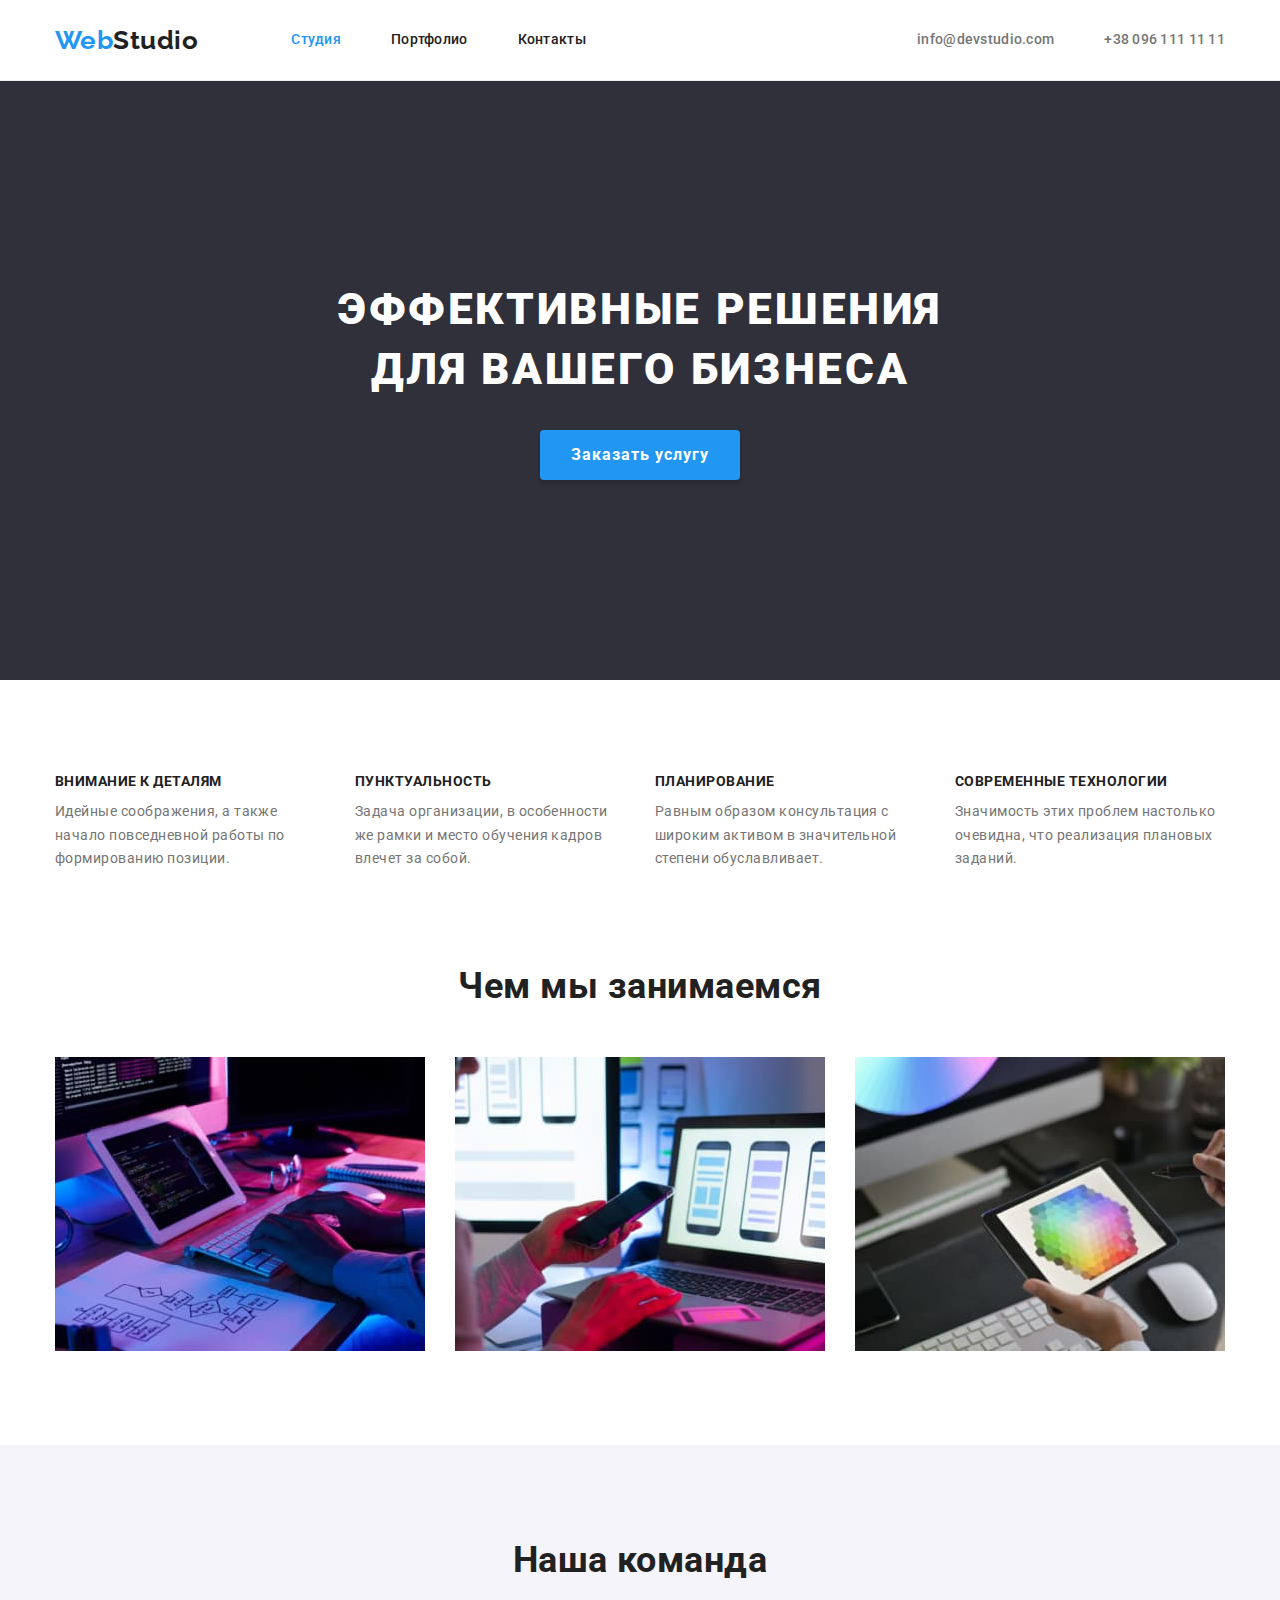
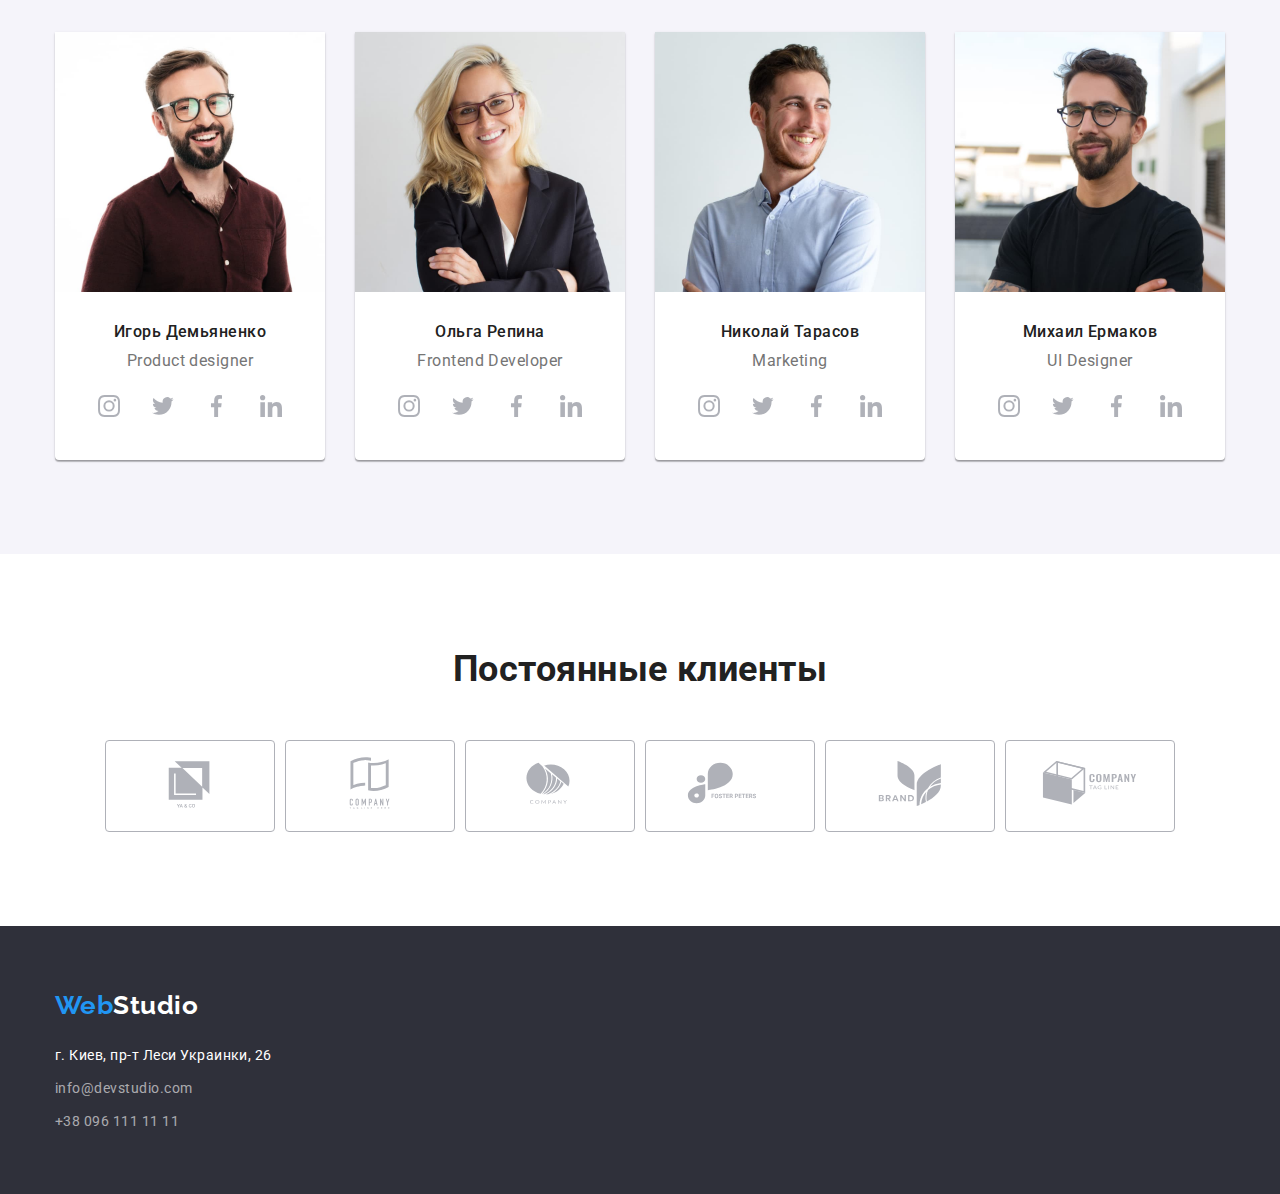
==== index.html @ 64b319ac "some icons done" ====
<!DOCTYPE html>
<html lang="ru">
<head>
	<meta charset="UTF-8">
	<meta http-equiv="X-UA-Compatible" content="IE=edge">
	<meta name="viewport" content="width=device-width, initial-scale=1.0">
	<title>Студия</title>
	<link href="https://fonts.googleapis.com/css2?family=Raleway:wght@700&family=Roboto:wght@400;500;700;900&display=swap" rel="stylesheet">
	<link rel="stylesheet" href="https://cdnjs.cloudflare.com/ajax/libs/modern-normalize/0.6.0/modern-normalize.min.css">
	<link rel="stylesheet" href="./css/styles.css">
</head>

<body>
	
	<!-- Шапка сайта -->
	<header>
		<div class="container main-nav">
			<nav>
				<a href="./index.html" class="logo-web">Web<span class="logo-studio">Studio</span></a>
				<ul class="site-nav list">
					<li class="item">
						<a href="./index.html" class="header-nav current">Студия</a>
					</li>
					<li class="item">
						<a href="./portfolio.html" class="header-nav">Портфолио</a>
					</li>
					<li class="item">
						<a href="/" class="header-nav">Контакты</a>
					</li>
				</ul>
			</nav>
			<ul class="auth-nav list">
				<li class="item">
					<a href="mailto:info@devstudio.com" class="header-mail">info@devstudio.com</a>
				</li>
				<li class="item">
					<a href="tel:+380961111111" class="header-tel">+38 096 111 11 11</a>
				</li>
			</ul>
		</div>
	</header>
	
	<main>
		<!-- Герой -->
		<section class="section hero">
			<h1 class="hero-title">Эффективные решения для вашего бизнеса</h1>
				<button type="button" class="main-button">Заказать услугу</button>
		</section>

		<!-- Преимущества -->
		<section class="section">
			<div class="container">
				<h2 class="section-title visually-hidden">Преимущества</h2>
				<ul class="feature-list list">
					<li class="item">
						<h3 class="advantages-title">Внимание к деталям</h3>
						<p class="advantages-description">
							Идейные соображения, а также начало повседневной работы по формированию позиции.
						</p>
					</li>
					<li class="item">
						<h3 class="advantages-title">Пунктуальность</h3>
						<p class="advantages-description">
							Задача организации, в особенности же рамки и место обучения кадров влечет за собой.
						</p>
					</li>
					<li class="item">
						<h3 class="advantages-title">Планирование</h3>
						<p class="advantages-description">
							Равным образом консультация с широким активом в значительной степени обуславливает.
						</p>
					</li>
					<li class="item">
						<h3 class="advantages-title">Современные технологии</h3>
						<p class="advantages-description">
							Значимость этих проблем настолько очевидна, что реализация плановых заданий.
						</p>
					</li>
				</ul>
			</div>
		</section>

		<!-- Чем мы занимаемся -->
		<section class="section about"> 
			<div class="container">
				<h2 class="section-title">Чем мы занимаемся</h2>
				<ul class="feature-list list">
					<li class="picture">
						<img src="images/index-images/img-1.jpg" alt="Верстка" width="370" height="294">
					</li>
					<li class="picture">
						<img src="images/index-images/img-2.jpg" alt="Дизайн" width="370" height="294">
					</li>
					<li class="picture">
						<img src="images/index-images/img-3.jpg" alt="Цветовые решения" width="370" height="294">
					</li>
				</ul>
			</div>
		</section>

		<!-- Наша команда -->
		<section class="section our-team">
			<div class="container">
				<h2 class="section-title">Наша команда</h2>
				<ul class="feature-list list">
					<li class="team">
						<img src="images/index-images/product-designer.jpg" alt="Product designer" width="270" height="260">
						<h3 class="team-member">Игорь Демьяненко</h3>
						<p class="team-title">Product designer</p>
						<ul class="social"> 
							<li class="social-button"> 
								<button class="button" href="/" aria-label="Instagram">
									<svg class="button-icon" width="22" height="22">
										<use href="./images/icons/icons.svg#instagram"></use>
									</svg>
								</button>
							</li>
							<li class="social-button">
								<button class="button" href="/" aria-label="Twitter">
									<svg class="button-icon" width="22" height="22">
										<use href="./images/icons/icons.svg#twitter"></use>
									</svg>
								</button>
							</li>
							<li class="social-button">
								<button class="button" href="/" aria-label="Facebook">
									<svg class="button-icon" width="22" height="22">
										<use href="./images/icons/icons.svg#facebook"></use>
									</svg>
								</button>
							</li>
							<li class="social-button">
								<button class="button" href="/" aria-label="Linkedin">
									<svg class="button-icon" width="22" height="22">
										<use href="./images/icons/icons.svg#linkedin"></use>
									</svg>
								</button>
							</li>
						</ul>
					</li>
					<li class="team">
						<img src="images/index-images/frontend-developer.jpg" alt="Frontend Developer" width="270" height="260">
						<h3 class="team-member">Ольга Репина</h3>
						<p class="team-title">Frontend Developer</p>
						<ul class="social">
							<li class="social-button">
								<button class="button" href="/" aria-label="Instagram">
									<svg class="button-icon" width="22" height="22">
										<use href="./images/icons/icons.svg#instagram"></use>
									</svg>
								</button>
							</li>
							<li class="social-button">
								<button class="button" href="/" aria-label="Twitter">
									<svg class="button-icon" width="22" height="22">
										<use href="./images/icons/icons.svg#twitter"></use>
									</svg>
								</button>
							</li>
							<li class="social-button">
								<button class="button" href="/" aria-label="Facebook">
									<svg class="button-icon" width="22" height="22">
										<use href="./images/icons/icons.svg#facebook"></use>
									</svg>
								</button>
							</li>
							<li class="social-button">
								<button class="button" href="/" aria-label="Linkedin">
									<svg class="button-icon" width="22" height="22">
										<use href="./images/icons/icons.svg#linkedin"></use>
									</svg>
								</button>
							</li>
						</ul>
					</li>
					<li class="team">
						<img src="images/index-images/marketing.jpg" alt="Marketing" width="270" height="260">
						<h3 class="team-member">Николай Тарасов</h3>
						<p class="team-title">Marketing</p>
						<ul class="social">
							<li class="social-button">
								<button class="button" href="/" aria-label="Instagram">
									<svg class="button-icon" width="22" height="22">
										<use href="./images/icons/icons.svg#instagram"></use>
									</svg>
								</button>
							</li>
							<li class="social-button">
								<button class="button" href="/" aria-label="Twitter">
									<svg class="button-icon" width="22" height="22">
										<use href="./images/icons/icons.svg#twitter"></use>
									</svg>
								</button>
							</li>
							<li class="social-button">
								<button class="button" href="/" aria-label="Facebook">
									<svg class="button-icon" width="22" height="22">
										<use href="./images/icons/icons.svg#facebook"></use>
									</svg>
								</button>
							</li>
							<li class="social-button">
								<button class="button" href="/" aria-label="Linkedin">
									<svg class="button-icon" width="22" height="22">
										<use href="./images/icons/icons.svg#linkedin"></use>
									</svg>
								</button>
							</li>
						</ul>
					</li>
					<li class="team">
						<img src="images/index-images/ui-designer.jpg" alt="UI Designer" width="270" height="260">
						<h3 class="team-member">Михаил Ермаков</h3>
						<p class="team-title">UI Designer</p>
						<ul class="social">
							<li class="social-button">
								<button class="button" href="/" aria-label="Instagram">
									<svg class="button-icon" width="22" height="22">
										<use href="./images/icons/icons.svg#instagram"></use>
									</svg>
								</button>
							</li>
							<li class="social-button">
								<button class="button" href="/" aria-label="Twitter">
									<svg class="button-icon" width="22" height="22">
										<use href="./images/icons/icons.svg#twitter"></use>
									</svg>
								</button>
							</li>
							<li class="social-button">
								<button class="button" href="/" aria-label="Facebook">
									<svg class="button-icon" width="22" height="22">
										<use href="./images/icons/icons.svg#facebook"></use>
									</svg>
								</button>
							</li>
							<li class="social-button">
								<button class="button" href="/" aria-label="Linkedin">
									<svg class="button-icon" width="22" height="22">
										<use href="./images/icons/icons.svg#linkedin"></use>
									</svg>
								</button>
							</li>
						</ul>
					</li>
				</ul>
			</div>
		</section>
	</main>

			<!-- Постоянные клиенты -->
			<section class="section">
				<div class="container">
					<h2 class="section-title">Постоянные клиенты</h2>
						<div>
							<ul class="clients">
								<li class="social-button">
									<button class="clients-button" href="/" aria-label="Company 1">
										<svg class="clients-icon" width="106" height="60">
											<use href="./images/icons/icons.svg#client1"></use>
										</svg>
									</button>
								</li>
								<li class="social-button">
									<button class="clients-button" href="/" aria-label="Company 2">
										<svg class="clients-icon" width="106" height="60">
											<use href="./images/icons/icons.svg#client2"></use>
										</svg>
									</button>
								</li>
								<li class="social-button">
									<button class="clients-button" href="/" aria-label="Company 3">
										<svg class="clients-icon" width="106" height="60">
											<use href="./images/icons/icons.svg#client3"></use>
										</svg>
									</button>
								</li>
								<li class="social-button">
									<button class="clients-button" href="/" aria-label="Company 4">
										<svg class="clients-icon" width="106" height="60">
											<use href="./images/icons/icons.svg#client4"></use>
										</svg>
									</button>
								</li>
								<li class="social-button">
									<button class="clients-button" href="/" aria-label="Company 5">
										<svg class="clients-icon" width="106" height="60">
											<use href="./images/icons/icons.svg#client5"></use>
										</svg>
									</button>
								</li>
								<li>
									<button class="clients-button" href="/" aria-label="Company 6">
										<svg class="clients-icon" width="106" height="60">
											<use href="./images/icons/icons.svg#client6"></use>
										</svg>
									</button>
								</li>
							</ul>
						</div>
				</div>
			</section>
		
	<!-- Футер -->
	<footer>
		<div class="container">
			<a href="./index.html" class="logo-web bottom">Web<span class="logo-studio-footer">Studio</span></a>
			<address>
				<ul class="address-details">
					<li class="item">
						<a href="https://goo.gl/maps/5XQ5FaUAyLaCLWa5A" class="footer-address">г. Киев, пр-т Леси Украинки, 26</a>
					</li>
					<li class="item">
						<a href="mailto:info@devstudio.com" class="footer-mail-tel">info@devstudio.com</a>
					</li>
					<li class="item">
						<a href="tel:+380961111111" class="footer-mail-tel">+38 096 111 11 11</a>
					</li>
				</ul>
			</address>
		</div>
	</footer>

</body>
</html>
---- css/styles.css ----
:root {
	--primary-text-color: #212121;
	--secondary-text-color: #757575;
	--accent-color: #2196F3;
	--primary-white-color: #ffffff;
	--icon-grey-color: #AFB1B8;
}

body {
	background-color: var(--primary-white-color);
	color: var(--primary-text-color);
	font-family: Roboto, Verdana, sans-serif;
	font-style: normal;
	font-weight: 400;
	font-size: 14px;
	letter-spacing: 0.03rem;
	}

	/* Утилиты */
ul {
	list-style: none;
}
img, a {
	display: block;
}
.list {
	margin: 0;
	padding: 0;
}
.section {
	padding-top: 94px;
	padding-bottom: 94px;
}

/* Лого */
.logo-web {
	font-family: 'Raleway';
	font-style: normal;
	font-weight: 700;
	font-size: 26px;
	line-height: 1.48;
	color: var(--accent-color);
	text-decoration: none;
}
.logo-studio {
	color: var(--primary-text-color);
}
.logo-studio-footer {
	color: var(--primary-white-color);
}
.logo-web.bottom {
	margin-bottom: 20px;
}

/* Шапка сайта */
header {
	outline: 1px solid #ECECEC;
}
.container {
	margin-left: auto;
	margin-right: auto;
	width: 1200px;
	padding-left: 15px;
	padding-right: 15px;
}
.main-nav {
	display: flex;
	align-items: center;
}
nav {
	display: flex;
	align-items: center;
}
.header-nav, .header-mail, .header-tel {
	display: block;
	padding-top: 32px;
	padding-bottom: 32px;
	font-weight: 500;
	line-height: 1.14;
	letter-spacing: 0.02em;
	text-decoration: none;
	color: var(--primary-text-color);
}
.header-nav.current {
	color: var(--accent-color);
}
.header-mail, .header-tel {
	color: var(--secondary-text-color);
}
.current:hover, .header-nav:hover, .header-mail:hover, .header-tel:hover, .current:focus, .header-nav:focus, .header-mail:focus, .header-tel:focus {
	color: var(--accent-color);
}
.site-nav {
	display:flex;
}
.site-nav .item:not(:last-child) {
	margin-right: 50px;
}
.site-nav.list {
	margin-left: 93px;
}
.auth-nav {
	display: flex;
	margin-left: auto;
}
.auth-nav .item + .item {
	margin-left: 50px;
}

/* Герой */
.hero {
	background-color: #2F303A;
	text-align: center;
	padding-top: 200px;
	padding-bottom: 200px;
}
.hero-title {
	max-width: 700px;
	font-weight: 900;
	font-size: 44px;
	line-height: 1.36;
	letter-spacing: 0.06em;
	text-transform: uppercase;
	color: var(--primary-white-color);
	margin-top: 0;
	margin-bottom: 30px;
	margin-left: auto;
	margin-right: auto;
}

/* Заказать услугу */
.main-button {
	font-family: inherit;
	width: 200px;
	height: 50px;
	background: var(--accent-color);
	box-shadow: 0px 4px 4px rgba(0, 0, 0, 0.15);
	border-radius: 4px;
	font-weight: 700;
	font-size: 16px;
	line-height: 1.88;
	letter-spacing: 0.06em;
	color: var(--primary-white-color);
	cursor: pointer;
	border: none;
}

/* Преимущества */
.advantages-title {
	font-size: 14px;
	font-weight: 700;
	line-height: 1.14;
	text-transform: uppercase;
	margin-top: 0;
	margin-bottom: 10px;
	}
.advantages-description {
	line-height: 1.71;
	color: var(--secondary-text-color);
	margin-top: 0;
	margin-bottom: 0;
	}
.feature-list.list {
	display: flex;
	flex-wrap: wrap;
	padding-left: 0;
	margin-top: 0;
	margin-bottom: 0;
}
.feature-list .item {
	width: 270px;
	margin-right: 30px;
}
.feature-list .item:last-child {
	margin-right: 0;
}
.feature-list .picture {
	margin-right: 30px;
	}
.feature-list .picture:last-child {
	margin-right: 0;
} 

/* Чем мы занимаемся */
.section.about {
	padding-top: 0;
}
.section-title {
	font-weight: 700;
	font-size: 36px;
	line-height: 1.17;
	text-align: center;
	margin-top: 0;
	margin-bottom: 50px;
}
.visually-hidden {
	position: absolute;
	width: 1px;
	height: 1px;
	margin: -1px;
	border: 0;
	padding: 0;
	
	white-space: nowrap;
	clip-path: inset(100%);
	clip: rect(0 0 0 0);
	overflow: hidden;
}

/* Наша команда */
.section.our-team {
	background-color: #F5F4FA;
}
.team {
	margin-right: 30px;
	text-align: center;
	box-shadow: 0px 1px 3px rgba(0, 0, 0, 0.12),
	0px 1px 1px rgba(0, 0, 0, 0.14),
	0px 2px 1px rgba(0, 0, 0, 0.2);
	border-radius: 0px 0px 4px 4px;
	background-color: #fff;
}
.team:last-child {
	margin-right: 0;
}
.team-member {
	font-weight: 500;
	font-size: 16px;
	line-height: 1.19;
	margin-top: 30px;
	margin-bottom: 10px;
}
.team-title {
	font-size: 16px;
	line-height: 1.19;
	color: var(--secondary-text-color);
	margin-top: 0;
	margin-bottom: 16px;
}
.social {
	display: flex;
	flex-wrap: wrap;
	justify-content: center;
	padding-left: 0;
	padding-right: 0;
	margin-bottom: 30px;
}
.social-button {
	margin-right: 10px;
}
.social-button:nth-last-child(-n + 1) {
	margin-right: 0px;
}
.button {
	display: block;
	padding: 0;
	border: none;
	width: 44px;
	height: 44px;
	color: var(--icon-grey-color);
	background-color: var(--primary-white-color);
	border-radius: 50%;
}
.button:hover {
	color:var(--primary-white-color);
	background-color: var(--accent-color);
}
.button-icon {
	fill: currentColor;
}
/* Постоянные клиенты */
.clients {
	display: flex;
	flex-wrap: wrap;
	justify-content: center;
	padding-left: 0;
	padding-right: 0;
	margin-top: 0;
	margin-bottom: 0;
}
.clients-button {
	width: 170px;
	height: 92px;
	color: var(--icon-grey-color);
	background-color: var(--primary-white-color);
	border: 1px solid var(--icon-grey-color);
	box-sizing: border-box;
	border-radius: 4px;
}
.clients-button:hover {
	color: var(--accent-color);
	background-color: var(--primary-white-color);
}
.clients-icon {
	fill: currentColor
}

/* Портфолио-кнопки */
.portfolio-button, .portfolio-current {
	font-family: inherit;
	background: #F5F4FA;
	border-radius: 4px;
	border-style: none;
	font-weight: 500;
	font-size: 16px;
	line-height: 1.63;
	text-align: center;
	cursor: pointer;
	padding: 6px 22px;
}
.portfolio-button:hover, .portfolio-button:focus {
	background: var(--accent-color);
	color: var(--primary-white-color);
	box-shadow: 0px 3px 1px rgba(0, 0, 0, 0.1),
	0px 1px 2px rgba(0, 0, 0, 0.08),
	0px 2px 2px rgba(0, 0, 0, 0.12);
}
.portfolio-button.current {
	background: var(--accent-color);
	color: var(--primary-white-color);
}

/* Портфолио-картинки */
.portfolio-pic {
	width: 332px;
	padding-top: 20px;
	padding-bottom: 20px;
	margin-left: auto;
	margin-right: auto;
}
.portfolio-pic .title {
	font-weight: 700;
	font-size: 18px;
	line-height: 2;
	letter-spacing: 0.06em;
	margin-top: 0;
	margin-bottom: 4px;
}
.portfolio-pic .description {
	font-size: 16px;
	line-height: 1.88;
	color: var(--secondary-text-color);
	margin-top: 0;
	margin-bottom: 0;
}
.flex-container {
	display: flex;
	flex-wrap: wrap;
	justify-content: center;
	padding-left: 0;
	margin-top: 0;
	margin-bottom: 50px;
	margin-left: auto;
	margin-right: auto;
}
.flex-container.portfolio {
	margin-bottom: 0;
}

.flex-button {
	margin-right: 8px;
}
.flex-button:last-child {
	margin-right: 0;
}
.flex-element {
	width: 370px;
	margin-right: 30px;
	margin-bottom: 30px;
	border: 1px solid #EEEEEE;
}
.flex-element:nth-child(3n) {
	margin-right: 0;
}
.flex-element:nth-last-child(-n + 3) {
	margin-bottom: 0;
}

/* Футер */
footer {
	padding-top: 60px;
	padding-bottom: 60px;
	background-color: #2F303A;
}
.address-details {
	padding-left: 0;
	margin-top: 0;
	margin-bottom: 0;
}
.address-details .item:not(:last-child) {
	margin-bottom: 9px;
}
.footer-address {
	font-style: normal;
	font-weight: 400;
	line-height: 1.71;
	color: var(--primary-white-color);
	text-decoration: none;
}
.footer-mail-tel {
	font-style: normal;
	line-height: 1.71;
	color: rgba(255, 255, 255, 0.6);
	text-decoration: none;
	}
.footer-mail-tel:hover, .footer-mail-tel:focus {
	color: var(--accent-color);
}
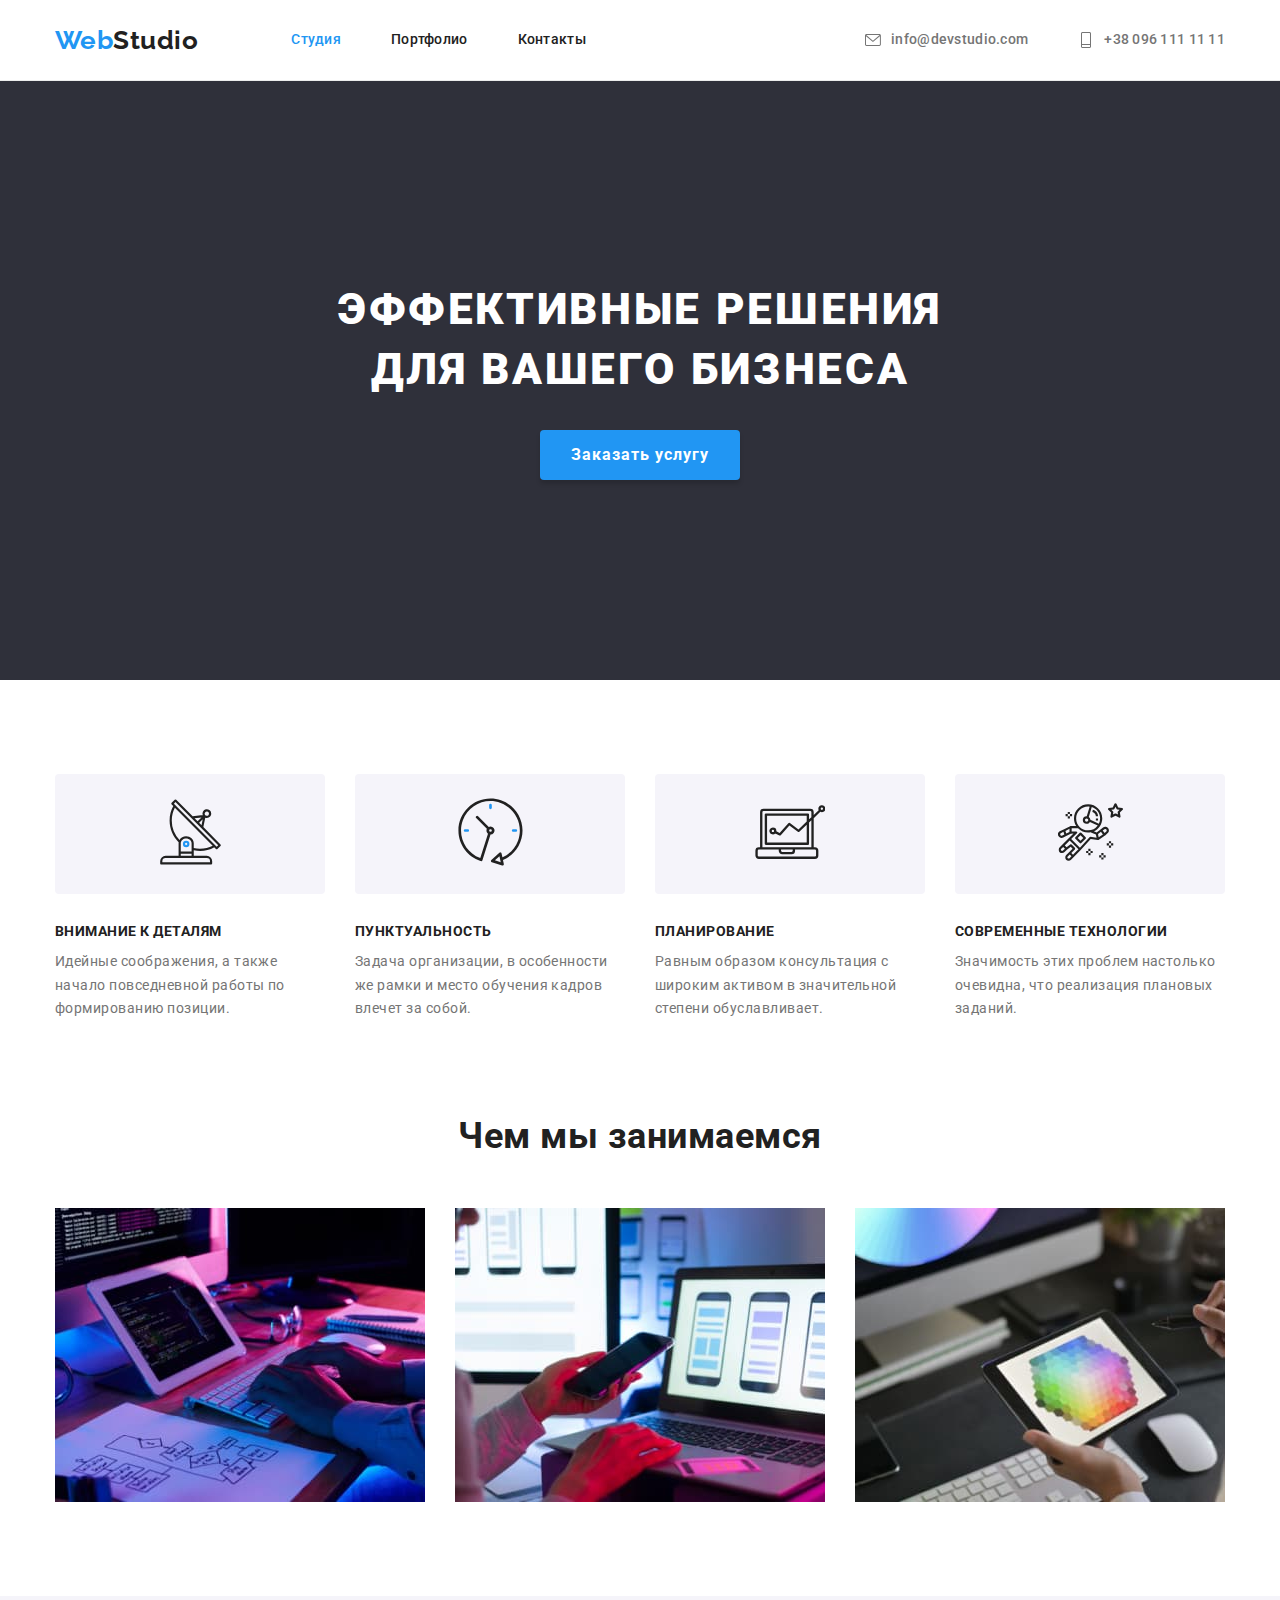
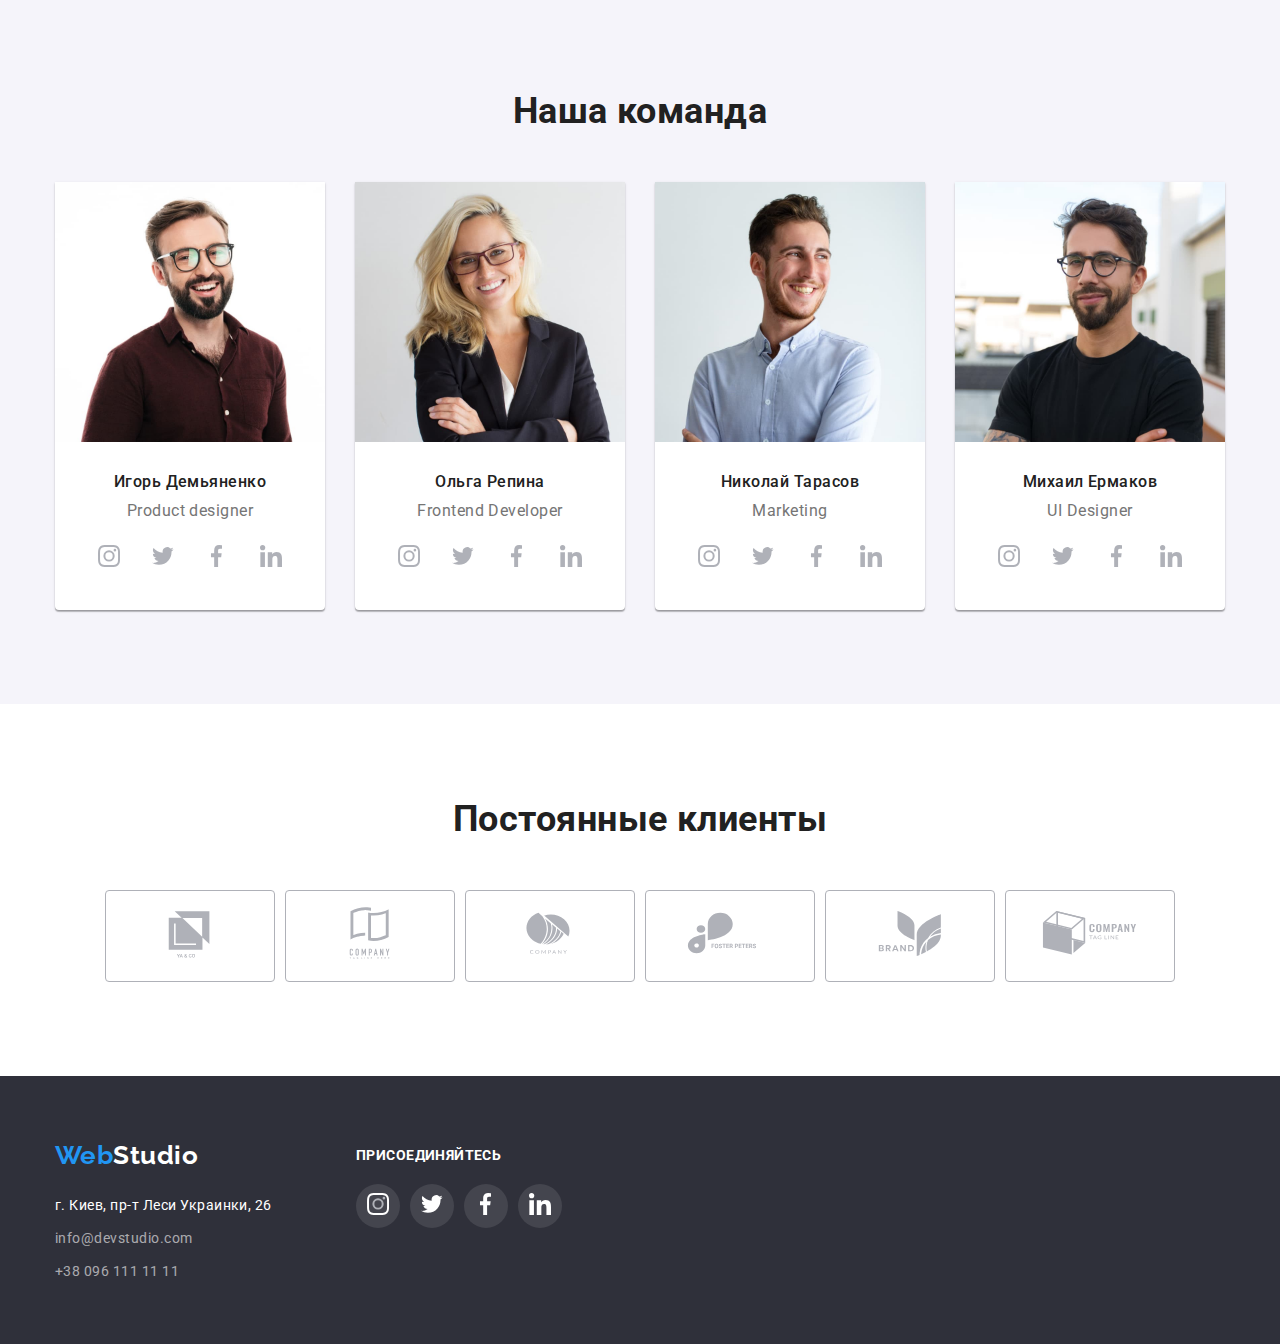
==== commit d94f0b5d: "header icons done" ====
--- a/index.html
+++ b/index.html
@@ -31,10 +31,18 @@
 			</nav>
 			<ul class="auth-nav list">
 				<li class="item">
-					<a href="mailto:info@devstudio.com" class="header-mail">info@devstudio.com</a>
+					<a href="mailto:info@devstudio.com" class="header-mail">
+						<svg class="contact-icon" width="16" height="16">
+							<use href="./images/icons/icons.svg#envelope"></use>
+						</svg>info@devstudio.com
+					</a>
 				</li>
 				<li class="item">
-					<a href="tel:+380961111111" class="header-tel">+38 096 111 11 11</a>
+					<a href="tel:+380961111111" class="header-tel">
+						<svg class="contact-icon" width="16" height="16">
+							<use href="./images/icons/icons.svg#tel"></use>
+						</svg>+38 096 111 11 11
+					</a>
 				</li>
 			</ul>
 		</div>
@@ -51,6 +59,32 @@
 		<section class="section">
 			<div class="container">
 				<h2 class="section-title visually-hidden">Преимущества</h2>
+				<ul class="advantages-pictures">
+					<li class="advantages-list">
+						<button class="advantages-area" href="/" aria-label="Antenna">
+							<svg class="advantages-icon" width="65" height="70">
+								<use href="./images/icons/icons.svg#antenna"></use>
+							</svg>
+					</li>
+					<li class="advantages-list">
+						<button class="advantages-area" href="/" aria-label="Antenna">
+							<svg class="advantages-icon" width="67" height="70">
+								<use href="./images/icons/icons.svg#clock"></use>
+							</svg>
+					</li>
+					<li class="advantages-list">
+						<button class="advantages-area" href="/" aria-label="Antenna">
+							<svg class="advantages-icon" width="70" height="54">
+								<use href="./images/icons/icons.svg#graph"></use>
+							</svg>
+					</li>
+					<li class="advantages-list">
+						<button class="advantages-area" href="/" aria-label="Antenna">
+							<svg class="advantages-icon" width="65" height="70">
+								<use href="./images/icons/icons.svg#astronaut"></use>
+							</svg>
+					</li>
+				</ul>
 				<ul class="feature-list list">
 					<li class="item">
 						<h3 class="advantages-title">Внимание к деталям</h3>
@@ -304,20 +338,57 @@
 	<!-- Футер -->
 	<footer>
 		<div class="container">
-			<a href="./index.html" class="logo-web bottom">Web<span class="logo-studio-footer">Studio</span></a>
-			<address>
-				<ul class="address-details">
-					<li class="item">
-						<a href="https://goo.gl/maps/5XQ5FaUAyLaCLWa5A" class="footer-address">г. Киев, пр-т Леси Украинки, 26</a>
-					</li>
-					<li class="item">
-						<a href="mailto:info@devstudio.com" class="footer-mail-tel">info@devstudio.com</a>
-					</li>
-					<li class="item">
-						<a href="tel:+380961111111" class="footer-mail-tel">+38 096 111 11 11</a>
-					</li>
-				</ul>
+			<ul class="footer-block">
+				<li class="footer-contacts">
+					<a href="./index.html" class="logo-web bottom">Web<span class="logo-studio-footer">Studio</span></a>
+					<address>
+						<ul class="address-details">
+							<li class="item">
+								<a href="https://goo.gl/maps/5XQ5FaUAyLaCLWa5A" class="footer-address">г. Киев, пр-т Леси Украинки, 26</a>
+							</li>
+							<li class="item">
+								<a href="mailto:info@devstudio.com" class="footer-mail-tel">info@devstudio.com</a>
+							</li>
+							<li class="item">
+								<a href="tel:+380961111111" class="footer-mail-tel">+38 096 111 11 11</a>
+							</li>
+						</ul>
+				</li>
+				<li>
+					<h3 class="footer-join">Присоединяйтесь</h3>
+					<ul class="footer-social">
+						<li class="social-button">
+							<button class="button join" href="/" aria-label="Instagram">
+								<svg class="button-icon" width="22" height="22">
+									<use href="./images/icons/icons.svg#instagram"></use>
+								</svg>
+							</button>
+						</li>
+						<li class="social-button">
+							<button class="button join" href="/" aria-label="Twitter">
+								<svg class="button-icon" width="22" height="22">
+									<use href="./images/icons/icons.svg#twitter"></use>
+								</svg>
+							</button>
+						</li>
+						<li class="social-button">
+							<button class="button join" href="/" aria-label="Facebook">
+								<svg class="button-icon" width="22" height="22">
+									<use href="./images/icons/icons.svg#facebook"></use>
+								</svg>
+							</button>
+						</li>
+						<li class="social-button">
+							<button class="button join" href="/" aria-label="Linkedin">
+								<svg class="button-icon" width="22" height="22">
+									<use href="./images/icons/icons.svg#linkedin"></use>
+								</svg>
+							</button>
+						</li>
+					</ul>
+				</li>
 			</address>
+			</ul>
 		</div>
 	</footer>
 
--- a/css/styles.css
+++ b/css/styles.css
@@ -4,6 +4,7 @@
 	--accent-color: #2196F3;
 	--primary-white-color: #ffffff;
 	--icon-grey-color: #AFB1B8;
+	--background-grey-color: #F5F4FA;
 }
 
 body {
@@ -19,7 +20,7 @@
 	/* Утилиты */
 ul {
 	list-style: none;
-}
+	}
 img, a {
 	display: block;
 }
@@ -72,7 +73,8 @@
 	align-items: center;
 }
 .header-nav, .header-mail, .header-tel {
-	display: block;
+	display: flex;
+	flex-direction: row;
 	padding-top: 32px;
 	padding-bottom: 32px;
 	font-weight: 500;
@@ -87,7 +89,12 @@
 .header-mail, .header-tel {
 	color: var(--secondary-text-color);
 }
-.current:hover, .header-nav:hover, .header-mail:hover, .header-tel:hover, .current:focus, .header-nav:focus, .header-mail:focus, .header-tel:focus {
+.contact-icon {
+	margin-right: 10px;
+	fill: currentColor;
+}
+
+.current:hover, .header-nav:hover, .header-mail:hover, .header-tel:hover, .current:focus, .header-nav:focus, .header-mail:focus, .header-tel:focus, .contact-icon:hover {
 	color: var(--accent-color);
 }
 .site-nav {
@@ -146,6 +153,37 @@
 }
 
 /* Преимущества */
+.advantages-pictures {
+	display: flex;
+	flex-wrap: wrap;
+	justify-content: center;
+	padding-left: 0;
+	padding-right: 0;
+	margin-top: 0;
+	margin-bottom: 30px;
+}
+.advantages-list {
+	margin-right: 30px;
+}
+.advantages-list:nth-last-child(-n + 1) {
+	margin-right: 0px;
+}
+.advantages-area {
+	width: 270px;
+	height: 120px;
+	padding: 0;
+	color: var(--primary-text-color);
+	background-color: var(--background-grey-color);
+	border: 1px solid var(--icon-grey-color);
+	border-radius: 4px;
+	border: none;
+}
+.advantages-area:hover {
+	color: var(--accent-color);
+}
+.advantages-icon {
+	fill: currentColor;
+}
 .advantages-title {
 	font-size: 14px;
 	font-weight: 700;
@@ -209,7 +247,7 @@
 
 /* Наша команда */
 .section.our-team {
-	background-color: #F5F4FA;
+	background-color: var(--background-grey-color);
 }
 .team {
 	margin-right: 30px;
@@ -298,7 +336,7 @@
 /* Портфолио-кнопки */
 .portfolio-button, .portfolio-current {
 	font-family: inherit;
-	background: #F5F4FA;
+	background: var(--background-grey-color);
 	border-radius: 4px;
 	border-style: none;
 	font-weight: 500;
@@ -382,6 +420,17 @@
 	padding-bottom: 60px;
 	background-color: #2F303A;
 }
+.footer-block {
+	display: flex;
+	flex-wrap: wrap;
+	margin-top: 0;
+	margin-bottom: 0;
+	padding-left: 0;
+}
+.footer-contacts {
+	width: 231px;
+	margin-right: 70px;
+}
 .address-details {
 	padding-left: 0;
 	margin-top: 0;
@@ -405,4 +454,27 @@
 	}
 .footer-mail-tel:hover, .footer-mail-tel:focus {
 	color: var(--accent-color);
+}
+.footer-join {
+	font-weight: 700;
+	font-size: 14px;
+	line-height: 1.14;
+	letter-spacing: 0.03em;
+	text-transform: uppercase;
+	color: var(--primary-white-color);
+	margin: 0;
+	margin-top: 12px;
+	margin-bottom: 20px;
+}
+.footer-social {
+	display: flex;
+	flex-wrap: wrap;
+	justify-content: center;
+	padding-left: 0;
+	padding-right: 0;
+	margin: 0;
+}
+.join {
+	color: var(--primary-white-color);
+	background: rgba(255, 255, 255, 0.1);
 }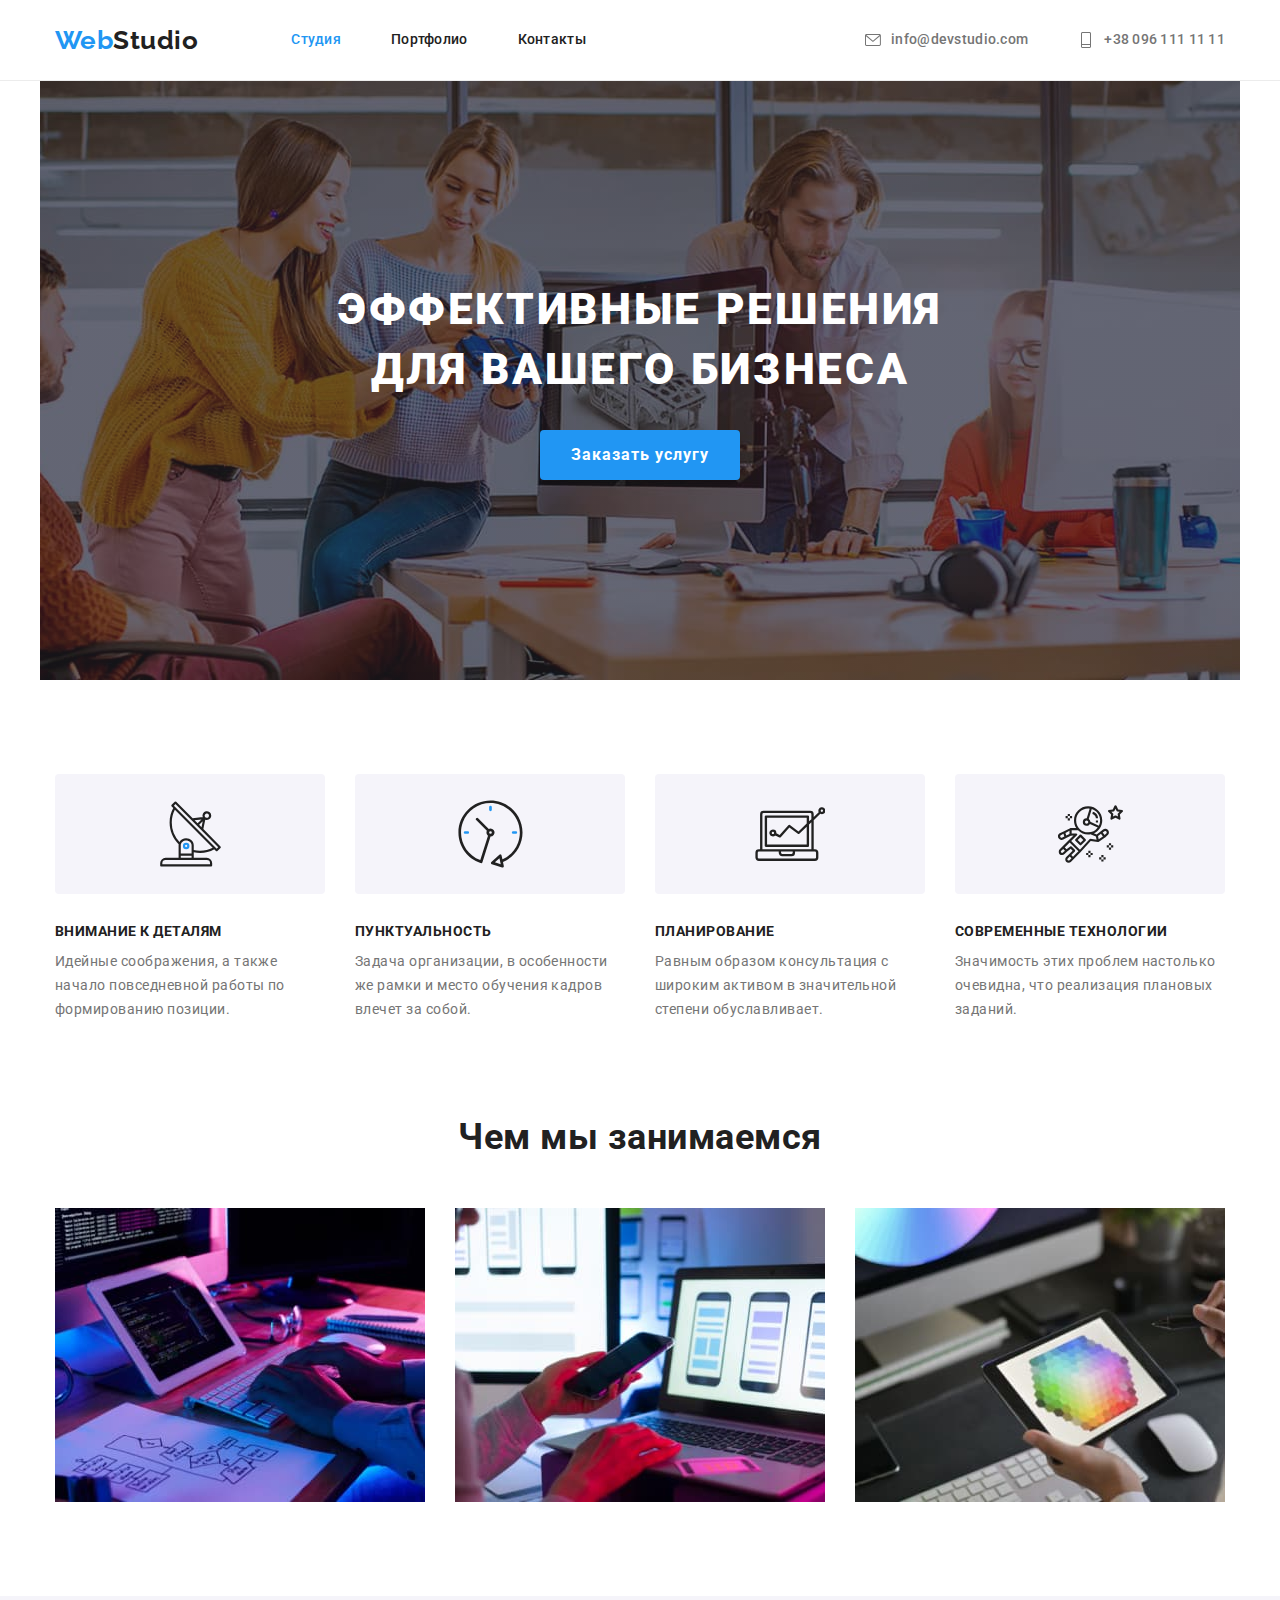
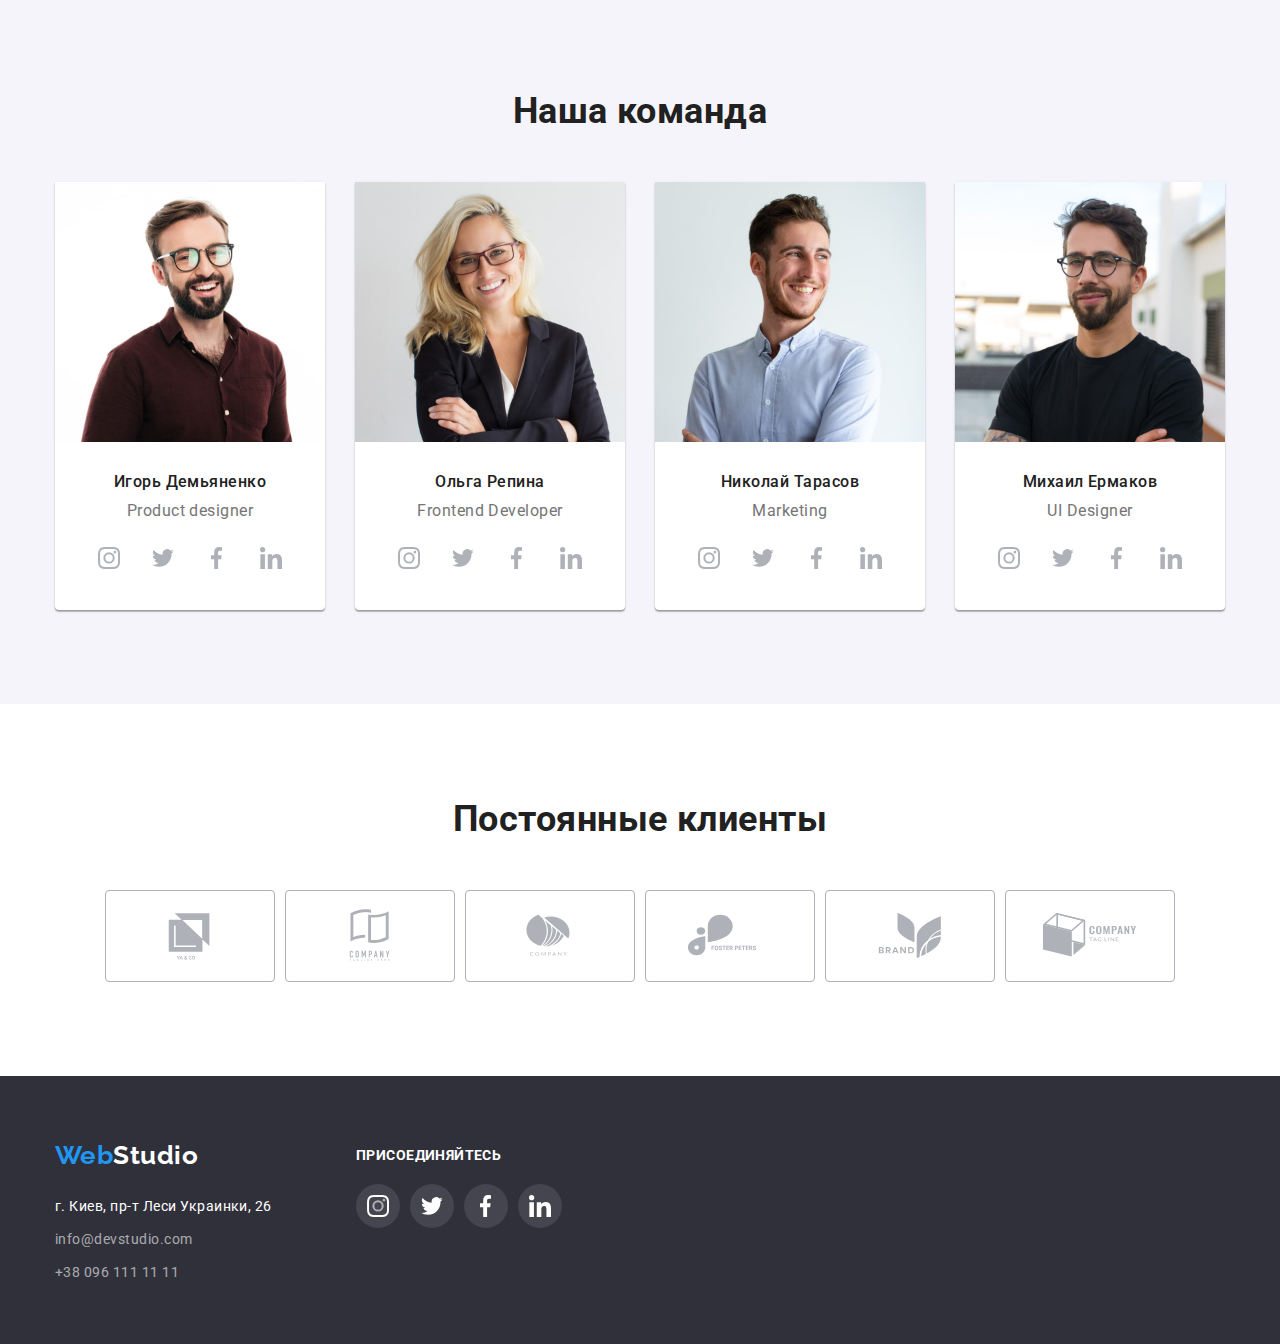
==== commit 8cd5581d: "hw4 finished" ====
--- a/index.html
+++ b/index.html
@@ -61,28 +61,32 @@
 				<h2 class="section-title visually-hidden">Преимущества</h2>
 				<ul class="advantages-pictures">
 					<li class="advantages-list">
-						<button class="advantages-area" href="/" aria-label="Antenna">
+						<a class="advantages-area" href="/" aria-label="Antenna">
 							<svg class="advantages-icon" width="65" height="70">
 								<use href="./images/icons/icons.svg#antenna"></use>
 							</svg>
+						</a>
 					</li>
 					<li class="advantages-list">
-						<button class="advantages-area" href="/" aria-label="Antenna">
+						<a class="advantages-area" href="/" aria-label="Antenna">
 							<svg class="advantages-icon" width="67" height="70">
 								<use href="./images/icons/icons.svg#clock"></use>
 							</svg>
+						</a>
 					</li>
 					<li class="advantages-list">
-						<button class="advantages-area" href="/" aria-label="Antenna">
+						<a class="advantages-area" href="/" aria-label="Antenna">
 							<svg class="advantages-icon" width="70" height="54">
 								<use href="./images/icons/icons.svg#graph"></use>
 							</svg>
+						</a>
 					</li>
 					<li class="advantages-list">
-						<button class="advantages-area" href="/" aria-label="Antenna">
+						<a class="advantages-area" href="/" aria-label="Antenna">
 							<svg class="advantages-icon" width="65" height="70">
 								<use href="./images/icons/icons.svg#astronaut"></use>
 							</svg>
+						</a>
 					</li>
 				</ul>
 				<ul class="feature-list list">
@@ -143,32 +147,32 @@
 						<p class="team-title">Product designer</p>
 						<ul class="social"> 
 							<li class="social-button"> 
-								<button class="button" href="/" aria-label="Instagram">
+								<a class="button" href="/" aria-label="Instagram">
 									<svg class="button-icon" width="22" height="22">
 										<use href="./images/icons/icons.svg#instagram"></use>
 									</svg>
-								</button>
-							</li>
-							<li class="social-button">
-								<button class="button" href="/" aria-label="Twitter">
+								</a>
+							</li>
+							<li class="social-button">
+								<a class="button" href="/" aria-label="Twitter">
 									<svg class="button-icon" width="22" height="22">
 										<use href="./images/icons/icons.svg#twitter"></use>
 									</svg>
-								</button>
-							</li>
-							<li class="social-button">
-								<button class="button" href="/" aria-label="Facebook">
+								</a>
+							</li>
+							<li class="social-button">
+								<a class="button" href="/" aria-label="Facebook">
 									<svg class="button-icon" width="22" height="22">
 										<use href="./images/icons/icons.svg#facebook"></use>
 									</svg>
-								</button>
-							</li>
-							<li class="social-button">
-								<button class="button" href="/" aria-label="Linkedin">
+								</a>
+							</li>
+							<li class="social-button">
+								<a class="button" href="/" aria-label="Linkedin">
 									<svg class="button-icon" width="22" height="22">
 										<use href="./images/icons/icons.svg#linkedin"></use>
 									</svg>
-								</button>
+								</a>
 							</li>
 						</ul>
 					</li>
@@ -178,32 +182,32 @@
 						<p class="team-title">Frontend Developer</p>
 						<ul class="social">
 							<li class="social-button">
-								<button class="button" href="/" aria-label="Instagram">
+								<a class="button" href="/" aria-label="Instagram">
 									<svg class="button-icon" width="22" height="22">
 										<use href="./images/icons/icons.svg#instagram"></use>
 									</svg>
-								</button>
-							</li>
-							<li class="social-button">
-								<button class="button" href="/" aria-label="Twitter">
+								</a>
+							</li>
+							<li class="social-button">
+								<a class="button" href="/" aria-label="Twitter">
 									<svg class="button-icon" width="22" height="22">
 										<use href="./images/icons/icons.svg#twitter"></use>
 									</svg>
-								</button>
-							</li>
-							<li class="social-button">
-								<button class="button" href="/" aria-label="Facebook">
+								</a>
+							</li>
+							<li class="social-button">
+								<a class="button" href="/" aria-label="Facebook">
 									<svg class="button-icon" width="22" height="22">
 										<use href="./images/icons/icons.svg#facebook"></use>
 									</svg>
-								</button>
-							</li>
-							<li class="social-button">
-								<button class="button" href="/" aria-label="Linkedin">
+								</a>
+							</li>
+							<li class="social-button">
+								<a class="button" href="/" aria-label="Linkedin">
 									<svg class="button-icon" width="22" height="22">
 										<use href="./images/icons/icons.svg#linkedin"></use>
 									</svg>
-								</button>
+								</a>
 							</li>
 						</ul>
 					</li>
@@ -213,32 +217,32 @@
 						<p class="team-title">Marketing</p>
 						<ul class="social">
 							<li class="social-button">
-								<button class="button" href="/" aria-label="Instagram">
+								<a class="button" href="/" aria-label="Instagram">
 									<svg class="button-icon" width="22" height="22">
 										<use href="./images/icons/icons.svg#instagram"></use>
 									</svg>
-								</button>
-							</li>
-							<li class="social-button">
-								<button class="button" href="/" aria-label="Twitter">
+								</a>
+							</li>
+							<li class="social-button">
+								<a class="button" href="/" aria-label="Twitter">
 									<svg class="button-icon" width="22" height="22">
 										<use href="./images/icons/icons.svg#twitter"></use>
 									</svg>
-								</button>
-							</li>
-							<li class="social-button">
-								<button class="button" href="/" aria-label="Facebook">
+								</a>
+							</li>
+							<li class="social-button">
+								<a class="button" href="/" aria-label="Facebook">
 									<svg class="button-icon" width="22" height="22">
 										<use href="./images/icons/icons.svg#facebook"></use>
 									</svg>
-								</button>
-							</li>
-							<li class="social-button">
-								<button class="button" href="/" aria-label="Linkedin">
+								</a>
+							</li>
+							<li class="social-button">
+								<a class="button" href="/" aria-label="Linkedin">
 									<svg class="button-icon" width="22" height="22">
 										<use href="./images/icons/icons.svg#linkedin"></use>
 									</svg>
-								</button>
+								</a>
 							</li>
 						</ul>
 					</li>
@@ -248,32 +252,32 @@
 						<p class="team-title">UI Designer</p>
 						<ul class="social">
 							<li class="social-button">
-								<button class="button" href="/" aria-label="Instagram">
+								<a class="button" href="/" aria-label="Instagram">
 									<svg class="button-icon" width="22" height="22">
 										<use href="./images/icons/icons.svg#instagram"></use>
 									</svg>
-								</button>
-							</li>
-							<li class="social-button">
-								<button class="button" href="/" aria-label="Twitter">
+								</a>
+							</li>
+							<li class="social-button">
+								<a class="button" href="/" aria-label="Twitter">
 									<svg class="button-icon" width="22" height="22">
 										<use href="./images/icons/icons.svg#twitter"></use>
 									</svg>
-								</button>
-							</li>
-							<li class="social-button">
-								<button class="button" href="/" aria-label="Facebook">
+								</a>
+							</li>
+							<li class="social-button">
+								<a class="button" href="/" aria-label="Facebook">
 									<svg class="button-icon" width="22" height="22">
 										<use href="./images/icons/icons.svg#facebook"></use>
 									</svg>
-								</button>
-							</li>
-							<li class="social-button">
-								<button class="button" href="/" aria-label="Linkedin">
+								</a>
+							</li>
+							<li class="social-button">
+								<a class="button" href="/" aria-label="Linkedin">
 									<svg class="button-icon" width="22" height="22">
 										<use href="./images/icons/icons.svg#linkedin"></use>
 									</svg>
-								</button>
+								</a>
 							</li>
 						</ul>
 					</li>
@@ -289,46 +293,46 @@
 						<div>
 							<ul class="clients">
 								<li class="social-button">
-									<button class="clients-button" href="/" aria-label="Company 1">
+									<a class="clients-button" href="/" aria-label="Company 1">
 										<svg class="clients-icon" width="106" height="60">
 											<use href="./images/icons/icons.svg#client1"></use>
 										</svg>
-									</button>
+									</a>
 								</li>
 								<li class="social-button">
-									<button class="clients-button" href="/" aria-label="Company 2">
+									<a class="clients-button" href="/" aria-label="Company 2">
 										<svg class="clients-icon" width="106" height="60">
 											<use href="./images/icons/icons.svg#client2"></use>
 										</svg>
-									</button>
+									</a>
 								</li>
 								<li class="social-button">
-									<button class="clients-button" href="/" aria-label="Company 3">
+									<a class="clients-button" href="/" aria-label="Company 3">
 										<svg class="clients-icon" width="106" height="60">
 											<use href="./images/icons/icons.svg#client3"></use>
 										</svg>
-									</button>
+									</a>
 								</li>
 								<li class="social-button">
-									<button class="clients-button" href="/" aria-label="Company 4">
+									<a class="clients-button" href="/" aria-label="Company 4">
 										<svg class="clients-icon" width="106" height="60">
 											<use href="./images/icons/icons.svg#client4"></use>
 										</svg>
-									</button>
+									</a>
 								</li>
 								<li class="social-button">
-									<button class="clients-button" href="/" aria-label="Company 5">
+									<a class="clients-button" href="/" aria-label="Company 5">
 										<svg class="clients-icon" width="106" height="60">
 											<use href="./images/icons/icons.svg#client5"></use>
 										</svg>
-									</button>
+									</a>
 								</li>
 								<li>
-									<button class="clients-button" href="/" aria-label="Company 6">
+									<a class="clients-button" href="/" aria-label="Company 6">
 										<svg class="clients-icon" width="106" height="60">
 											<use href="./images/icons/icons.svg#client6"></use>
 										</svg>
-									</button>
+									</a>
 								</li>
 							</ul>
 						</div>
@@ -358,32 +362,32 @@
 					<h3 class="footer-join">Присоединяйтесь</h3>
 					<ul class="footer-social">
 						<li class="social-button">
-							<button class="button join" href="/" aria-label="Instagram">
+							<a class="button join" href="/" aria-label="Instagram">
 								<svg class="button-icon" width="22" height="22">
 									<use href="./images/icons/icons.svg#instagram"></use>
 								</svg>
-							</button>
+							</a>
 						</li>
 						<li class="social-button">
-							<button class="button join" href="/" aria-label="Twitter">
+							<a class="button join" href="/" aria-label="Twitter">
 								<svg class="button-icon" width="22" height="22">
 									<use href="./images/icons/icons.svg#twitter"></use>
 								</svg>
-							</button>
+							</a>
 						</li>
 						<li class="social-button">
-							<button class="button join" href="/" aria-label="Facebook">
+							<a class="button join" href="/" aria-label="Facebook">
 								<svg class="button-icon" width="22" height="22">
 									<use href="./images/icons/icons.svg#facebook"></use>
 								</svg>
-							</button>
+							</a>
 						</li>
 						<li class="social-button">
-							<button class="button join" href="/" aria-label="Linkedin">
+							<a class="button join" href="/" aria-label="Linkedin">
 								<svg class="button-icon" width="22" height="22">
 									<use href="./images/icons/icons.svg#linkedin"></use>
 								</svg>
-							</button>
+							</a>
 						</li>
 					</ul>
 				</li>
--- a/css/styles.css
+++ b/css/styles.css
@@ -94,7 +94,7 @@
 	fill: currentColor;
 }
 
-.current:hover, .header-nav:hover, .header-mail:hover, .header-tel:hover, .current:focus, .header-nav:focus, .header-mail:focus, .header-tel:focus, .contact-icon:hover {
+.current:hover, .header-nav:hover, .header-mail:hover, .header-tel:hover, .current:focus, .header-nav:focus, .header-mail:focus, .header-tel:focus, .contact-icon:hover, contact-icon:focus {
 	color: var(--accent-color);
 }
 .site-nav {
@@ -116,10 +116,24 @@
 
 /* Герой */
 .hero {
-	background-color: #2F303A;
 	text-align: center;
 	padding-top: 200px;
 	padding-bottom: 200px;
+	background-color: #2F303A;
+	height: 600px;
+	max-width: 1200px;
+	margin-left: auto;
+	margin-right: auto;
+	background-size: cover;
+	background-position: center;
+	background-repeat: no-repeat;
+	background-image: linear-gradient(
+		to right,
+		rgba(47, 48, 58, 0.4),
+		rgba(47, 48, 58, 0.4)
+	),
+	url(../images/overlay/hero-overlay.jpg);
+
 }
 .hero-title {
 	max-width: 700px;
@@ -169,6 +183,9 @@
 	margin-right: 0px;
 }
 .advantages-area {
+	display: flex;
+	align-items: center;
+	justify-content: center;
 	width: 270px;
 	height: 120px;
 	padding: 0;
@@ -178,7 +195,7 @@
 	border-radius: 4px;
 	border: none;
 }
-.advantages-area:hover {
+.advantages-area:hover, .advantages-area:focus {
 	color: var(--accent-color);
 }
 .advantages-icon {
@@ -290,16 +307,16 @@
 	margin-right: 0px;
 }
 .button {
-	display: block;
-	padding: 0;
-	border: none;
+	display: flex;
+	align-items: center;
+	justify-content: center;
 	width: 44px;
 	height: 44px;
 	color: var(--icon-grey-color);
 	background-color: var(--primary-white-color);
 	border-radius: 50%;
 }
-.button:hover {
+.button:hover, .button:focus {
 	color:var(--primary-white-color);
 	background-color: var(--accent-color);
 }
@@ -317,6 +334,9 @@
 	margin-bottom: 0;
 }
 .clients-button {
+	display: flex;
+	align-items: center;
+	justify-content: center;
 	width: 170px;
 	height: 92px;
 	color: var(--icon-grey-color);
@@ -325,9 +345,10 @@
 	box-sizing: border-box;
 	border-radius: 4px;
 }
-.clients-button:hover {
+.clients-button:hover, .clients-button:focus {
 	color: var(--accent-color);
 	background-color: var(--primary-white-color);
+	border: 1px solid var(--accent-color);
 }
 .clients-icon {
 	fill: currentColor
@@ -413,6 +434,11 @@
 .flex-element:nth-last-child(-n + 3) {
 	margin-bottom: 0;
 }
+.flex-element:hover, .flex-element:focus {
+	box-shadow: 0px 1px 1px rgba(0, 0, 0, 0.12),
+	0px 4px 4px rgba(0, 0, 0, 0.06),
+	1px 4px 6px rgba(0, 0, 0, 0.16);
+}
 
 /* Футер */
 footer {
